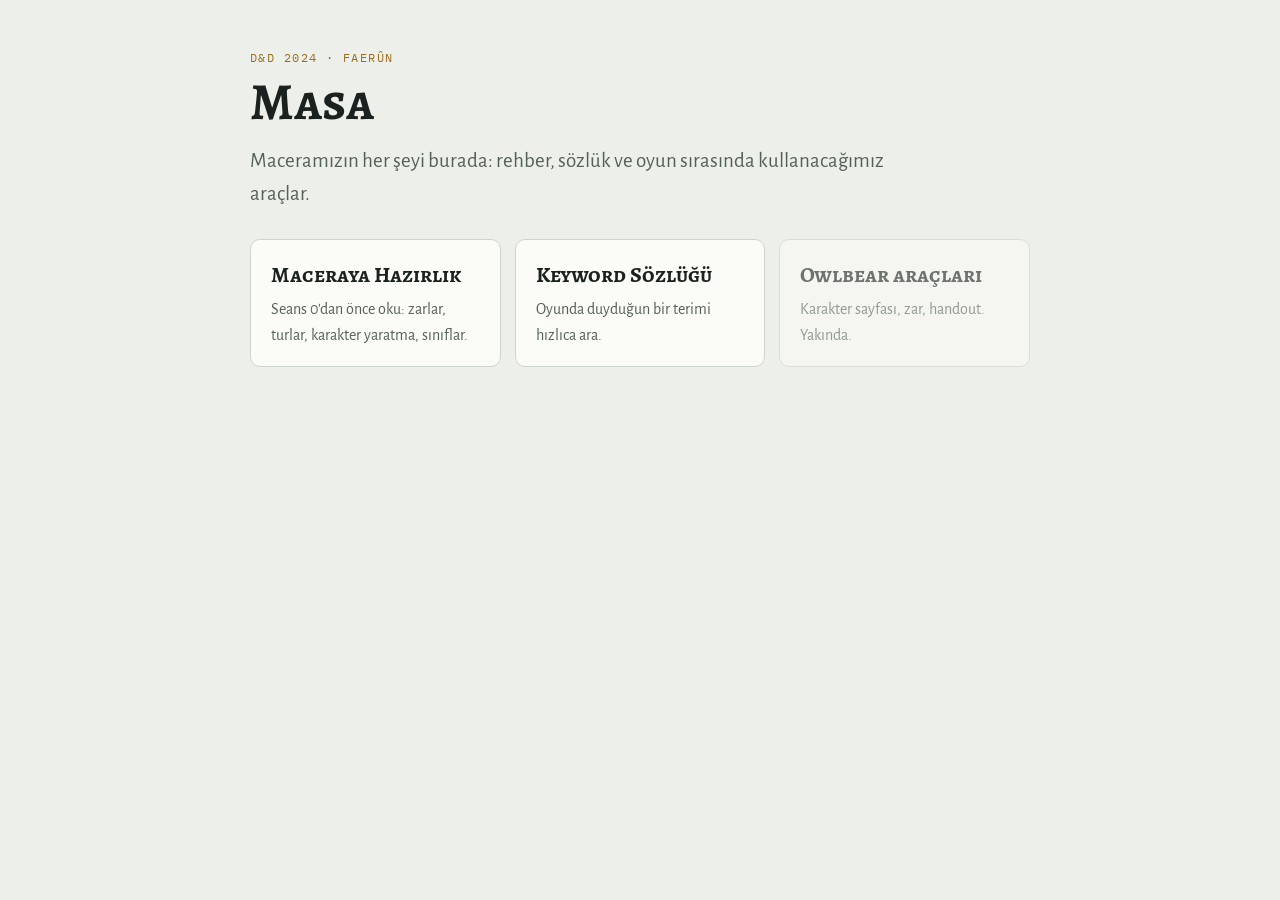
==== index.html @ ef9a481e "Masa sitesi: oyuncu rehberi ve keyword sözlüğü Co-Authored-By: Claude Opus 5.5 <noreply@anthropic.co" ====
<!doctype html>
<html lang="tr">
<head>
<meta charset="utf-8">
<meta name="viewport" content="width=device-width, initial-scale=1, viewport-fit=cover">
<title>Masa</title>
<link rel="preconnect" href="https://fonts.googleapis.com">
<link rel="preconnect" href="https://fonts.gstatic.com" crossorigin>
<link rel="stylesheet" href="https://fonts.googleapis.com/css2?family=Alegreya+SC:wght@500;700&family=Alegreya+Sans:ital,wght@0,400;0,500;0,700;1,400&family=IBM+Plex+Mono:wght@500&display=swap">
<link rel="stylesheet" href="assets/stil.css">
<style>
  .home{max-width:820px;margin:0 auto;padding-inline:20px;padding-block:48px 64px}
  .home h1{margin-top:8px}
  .links{display:grid;grid-template-columns:repeat(auto-fit,minmax(240px,1fr));gap:14px;margin-top:28px}
  .links a{display:flex;flex-direction:column;gap:4px;padding:18px 20px;border:1px solid var(--line);border-radius:10px;background:var(--surface);color:var(--ink);text-decoration:none}
  .links a:hover,.links a:focus-visible{border-color:var(--accent);outline:none}
  .links strong{font-family:var(--display);font-size:22px}
  .links span{color:var(--muted);font-size:16px}
  .links .soon{opacity:.6;pointer-events:none}
</style>
</head>
<body>
<main class="home">
  <div class="eyebrow">D&amp;D 2024 · Faerûn</div>
  <h1>Masa</h1>
  <p class="lede">Maceramızın her şeyi burada: rehber, sözlük ve oyun sırasında kullanacağımız araçlar.</p>
  <nav class="links" aria-label="Bölümler">
    <a href="rehber/"><strong>Maceraya Hazırlık</strong><span>Seans 0'dan önce oku: zarlar, turlar, karakter yaratma, sınıflar.</span></a>
    <a href="sozluk/"><strong>Keyword Sözlüğü</strong><span>Oyunda duyduğun bir terimi hızlıca ara.</span></a>
    <a class="soon" aria-disabled="true"><strong>Owlbear araçları</strong><span>Karakter sayfası, zar, handout. Yakında.</span></a>
  </nav>
</main>
</body>
</html>
---- assets/stil.css ----
/* Masa: ortak stil */
[hidden]{display:none!important}
html{-webkit-text-size-adjust:100%}
:root{
  --ground:#EDEFEA; --surface:#FBFBF8; --ink:#1B211E; --muted:#56605A; --line:#CFD4CC;
  --accent:#5A3E9E; --accent-soft:#E6E0F3; --brass:#9A6E1C; --brass-soft:#F3EAD6;
  --warn:#8A2E2E; --warn-soft:#F4E2E0;
  --display:"Alegreya SC", Georgia, "Times New Roman", serif;
  --body:"Alegreya Sans", "Segoe UI", system-ui, sans-serif;
  --mono:"IBM Plex Mono", ui-monospace, Consolas, monospace;
  color-scheme:light;
}
@media (prefers-color-scheme: dark){
  :root:not([data-theme="light"]){
    --ground:#111315; --surface:#1A1D20; --ink:#E4E6E1; --muted:#9BA49E; --line:#30353A;
    --accent:#B7A0F2; --accent-soft:#2A2340; --brass:#D9AE55; --brass-soft:#2E2718;
    --warn:#E59A92; --warn-soft:#3A2220; color-scheme:dark;
  }
}
:root[data-theme="dark"]{
  --ground:#111315; --surface:#1A1D20; --ink:#E4E6E1; --muted:#9BA49E; --line:#30353A;
  --accent:#B7A0F2; --accent-soft:#2A2340; --brass:#D9AE55; --brass-soft:#2E2718;
  --warn:#E59A92; --warn-soft:#3A2220; color-scheme:dark;
}
*{box-sizing:border-box}
body{background:var(--ground);color:var(--ink);font-family:var(--body);font-size:18px;line-height:1.6;margin:0}
.wrap{max-width:1180px;margin:0 auto;padding-inline:20px;padding-block:28px 80px;display:grid;grid-template-columns:230px minmax(0,1fr);gap:48px}
nav.toc{position:sticky;top:calc(env(safe-area-inset-top,0px) + 20px);align-self:start;font-size:15px}
nav.toc .brand{font-family:var(--display);font-size:22px;line-height:1.15;margin:0 0 18px}
nav.toc ol{list-style:none;margin:0;padding:0;display:flex;flex-direction:column;gap:2px;counter-reset:t}
nav.toc a{display:block;padding:6px 10px;border-radius:6px;color:var(--muted);text-decoration:none}
nav.toc a:hover,nav.toc a:focus-visible{background:var(--accent-soft);color:var(--ink);outline:none}
main{min-width:0}
header.intro{padding-block:8px 28px;border-bottom:1px solid var(--line);margin-bottom:8px}
.eyebrow{font-family:var(--mono);font-size:12px;letter-spacing:.12em;text-transform:uppercase;color:var(--brass)}
h1{font-family:var(--display);font-weight:700;font-size:clamp(34px,5vw,52px);line-height:1.05;margin:10px 0 14px;text-wrap:balance}
h2{font-family:var(--display);font-weight:700;font-size:30px;line-height:1.15;margin:0 0 6px;text-wrap:balance}
h3{font-family:var(--display);font-weight:500;font-size:22px;margin:28px 0 8px}
p,li{max-width:68ch}
.lede{font-size:21px;color:var(--muted);max-width:60ch;margin:0}
section{padding-block:44px 8px;border-bottom:1px solid var(--line);scroll-margin-top:20px}
section:last-of-type{border-bottom:0}
.sub{color:var(--muted);margin:0 0 18px}
a{color:var(--accent)}
.kw{font-family:var(--mono);font-size:.78em;font-weight:500;letter-spacing:.02em;padding:1px 7px;border:1px solid var(--brass);border-radius:4px;background:var(--brass-soft);color:var(--ink);white-space:nowrap;cursor:help}
.dice{font-family:var(--mono);font-size:.85em;color:var(--accent);white-space:nowrap}
.note{background:var(--accent-soft);border-radius:8px;padding:14px 18px;margin:18px 0;max-width:72ch}
.note.warn{background:var(--warn-soft)}
.note b:first-child{display:block;font-family:var(--display);font-size:18px;margin-bottom:2px}
.tbl{overflow-x:auto;margin:14px 0}
table{border-collapse:collapse;font-size:16px;min-width:520px;width:100%;background:var(--surface)}
th,td{text-align:left;padding:9px 12px;border-bottom:1px solid var(--line);vertical-align:top}
th{font-family:var(--display);font-weight:500;font-size:16px;background:var(--ground)}
td.num{font-family:var(--mono);font-variant-numeric:tabular-nums;white-space:nowrap}
.roll{display:grid;grid-template-columns:repeat(auto-fit,minmax(200px,1fr));gap:12px;margin:18px 0}
.roll div{background:var(--surface);border:1px solid var(--line);border-radius:8px;padding:14px 16px}
.roll strong{display:block;font-family:var(--display);font-size:19px}
.roll small{color:var(--muted);font-size:15px}
.turn{display:grid;grid-template-columns:repeat(auto-fit,minmax(170px,1fr));gap:0;margin:18px 0;border:1px solid var(--line);border-radius:8px;overflow:hidden;background:var(--surface)}
.turn div{padding:14px 16px;border-right:1px solid var(--line)}
.turn div:last-child{border-right:0}
.turn strong{display:block;font-family:var(--display);font-size:19px;margin-bottom:2px}
.turn small{color:var(--muted);font-size:15px;display:block}
.cards{display:grid;grid-template-columns:repeat(auto-fit,minmax(280px,1fr));gap:16px;margin:20px 0}
.card{background:var(--surface);border:1px solid var(--line);border-radius:10px;padding:18px 20px;display:flex;flex-direction:column;gap:8px}
.card header{display:flex;justify-content:space-between;align-items:baseline;gap:10px;border-bottom:1px solid var(--line);padding-bottom:8px}
.card h3{margin:0;font-size:26px;font-weight:700}
.card .hd{font-family:var(--mono);font-size:13px;color:var(--muted)}
.card .role{font-style:italic;color:var(--muted);margin:0}
.card dl{margin:0;display:grid;grid-template-columns:auto 1fr;gap:6px 12px;font-size:16px}
.card dt{font-family:var(--mono);font-size:13px;color:var(--brass);padding-top:3px;white-space:nowrap}
.card dd{margin:0}
.card .tip{font-size:15px;border-top:1px dashed var(--line);padding-top:8px;margin-top:auto}
.alts{display:grid;grid-template-columns:repeat(auto-fit,minmax(220px,1fr));gap:12px}
.alts div{border-left:3px solid var(--accent);padding:4px 0 4px 12px}
.alts strong{font-family:var(--display);font-size:19px}
.steps{counter-reset:s;list-style:none;padding:0;margin:18px 0;display:flex;flex-direction:column;gap:12px}
.steps li{counter-increment:s;display:grid;grid-template-columns:40px 1fr;gap:12px;max-width:none}
.steps li::before{content:counter(s);font-family:var(--display);font-size:24px;font-weight:700;color:var(--accent);line-height:1.2}
.steps b{font-family:var(--display);font-size:19px;font-weight:500}
.gl-tools{display:flex;gap:10px;align-items:center;flex-wrap:wrap;margin:14px 0}
.gl-tools input{font:inherit;font-size:16px;padding:9px 12px;border:1px solid var(--line);border-radius:6px;background:var(--surface);color:var(--ink);width:min(360px,100%)}
.gl-tools input:focus-visible{outline:2px solid var(--accent);outline-offset:1px}
.gl-count{font-family:var(--mono);font-size:13px;color:var(--muted)}
dl.gloss{margin:0;display:grid;grid-template-columns:minmax(150px,220px) 1fr;border-top:1px solid var(--line)}
dl.gloss dt,dl.gloss dd{padding:10px 0;border-bottom:1px solid var(--line);margin:0}
dl.gloss dt{font-family:var(--mono);font-size:15px;font-weight:500;padding-right:14px}
dl.gloss dt small{display:block;font-family:var(--body);font-size:13px;color:var(--muted);font-weight:400}
dl.gloss .grp{grid-column:1/-1;font-family:var(--display);font-size:18px;color:var(--brass);padding:18px 0 6px;border-bottom:1px solid var(--line)}
.qs{display:flex;flex-direction:column;gap:10px;margin:18px 0;padding:0;list-style:none}
.qs li{background:var(--surface);border:1px solid var(--line);border-radius:8px;padding:12px 16px;max-width:72ch}
.qs li b{font-family:var(--display);font-size:19px;font-weight:500}
.check{list-style:none;padding:0;display:flex;flex-direction:column;gap:6px}
.check li::before{content:"☐ ";color:var(--accent)}
@media (max-width:860px){
  .wrap{grid-template-columns:1fr;gap:12px}
  nav.toc{position:static}
  nav.toc .brand{display:none}
  nav.toc ol{flex-direction:row;overflow-x:auto;gap:6px;padding-bottom:6px}
  nav.toc a{white-space:nowrap;border:1px solid var(--line);background:var(--surface)}
  body{font-size:17px}
  dl.gloss{grid-template-columns:1fr}
  dl.gloss dt{border-bottom:0;padding-bottom:0}
}
@media (prefers-reduced-motion: no-preference){ html{scroll-behavior:smooth} }
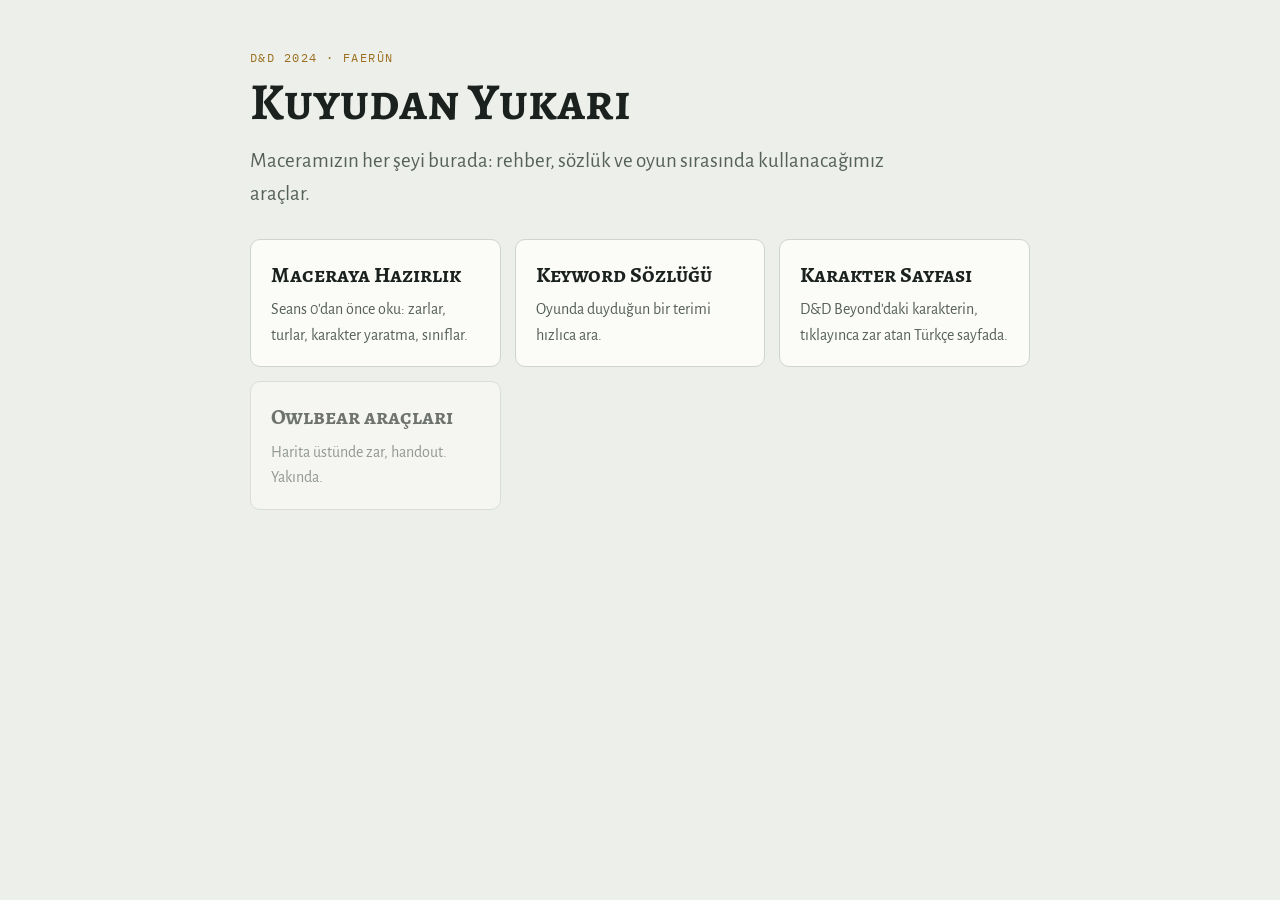
==== commit 23708ee4: "Kuyudan Yukarı: karakter sayfası ve D&D Beyond köprüsü - karakter/: Türkçe, tıklayınca zar atan kara" ====
--- a/index.html
+++ b/index.html
@@ -3,7 +3,7 @@
 <head>
 <meta charset="utf-8">
 <meta name="viewport" content="width=device-width, initial-scale=1, viewport-fit=cover">
-<title>Masa</title>
+<title>Kuyudan Yukarı</title>
 <link rel="preconnect" href="https://fonts.googleapis.com">
 <link rel="preconnect" href="https://fonts.gstatic.com" crossorigin>
 <link rel="stylesheet" href="https://fonts.googleapis.com/css2?family=Alegreya+SC:wght@500;700&family=Alegreya+Sans:ital,wght@0,400;0,500;0,700;1,400&family=IBM+Plex+Mono:wght@500&display=swap">
@@ -22,12 +22,13 @@
 <body>
 <main class="home">
   <div class="eyebrow">D&amp;D 2024 · Faerûn</div>
-  <h1>Masa</h1>
+  <h1>Kuyudan Yukarı</h1>
   <p class="lede">Maceramızın her şeyi burada: rehber, sözlük ve oyun sırasında kullanacağımız araçlar.</p>
   <nav class="links" aria-label="Bölümler">
     <a href="rehber/"><strong>Maceraya Hazırlık</strong><span>Seans 0'dan önce oku: zarlar, turlar, karakter yaratma, sınıflar.</span></a>
     <a href="sozluk/"><strong>Keyword Sözlüğü</strong><span>Oyunda duyduğun bir terimi hızlıca ara.</span></a>
-    <a class="soon" aria-disabled="true"><strong>Owlbear araçları</strong><span>Karakter sayfası, zar, handout. Yakında.</span></a>
+    <a href="karakter/"><strong>Karakter Sayfası</strong><span>D&amp;D Beyond'daki karakterin, tıklayınca zar atan Türkçe sayfada.</span></a>
+    <a class="soon" aria-disabled="true"><strong>Owlbear araçları</strong><span>Harita üstünde zar, handout. Yakında.</span></a>
   </nav>
 </main>
 </body>
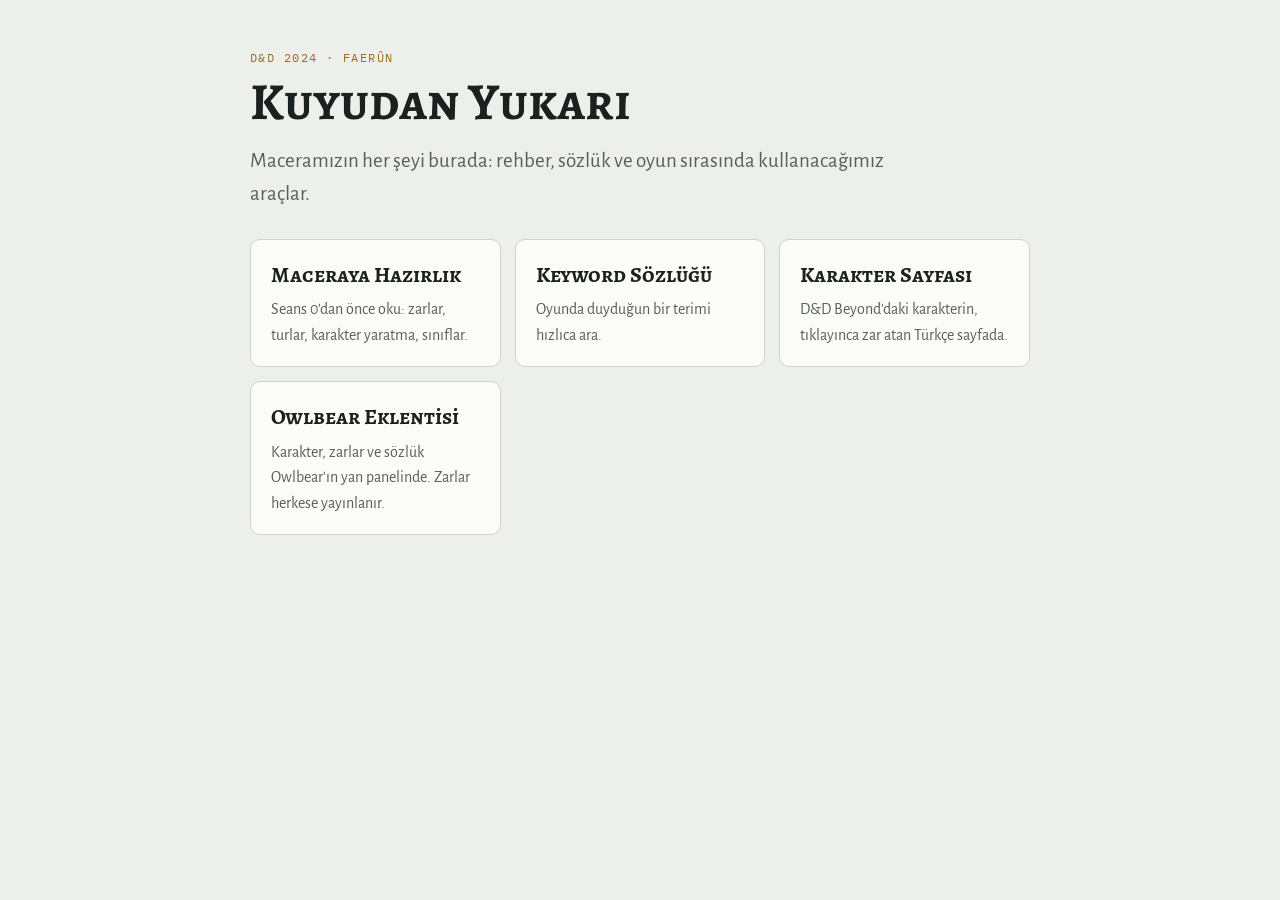
==== commit f592bc43: "Owlbear eklentisi: karakter, paylaşılan zarlar, sözlük - owlbear/: manifest, yan panel (Karakter/Zar" ====
--- a/index.html
+++ b/index.html
@@ -28,7 +28,7 @@
     <a href="rehber/"><strong>Maceraya Hazırlık</strong><span>Seans 0'dan önce oku: zarlar, turlar, karakter yaratma, sınıflar.</span></a>
     <a href="sozluk/"><strong>Keyword Sözlüğü</strong><span>Oyunda duyduğun bir terimi hızlıca ara.</span></a>
     <a href="karakter/"><strong>Karakter Sayfası</strong><span>D&amp;D Beyond'daki karakterin, tıklayınca zar atan Türkçe sayfada.</span></a>
-    <a class="soon" aria-disabled="true"><strong>Owlbear araçları</strong><span>Harita üstünde zar, handout. Yakında.</span></a>
+    <a href="owlbear/"><strong>Owlbear Eklentisi</strong><span>Karakter, zarlar ve sözlük Owlbear'ın yan panelinde. Zarlar herkese yayınlanır.</span></a>
   </nav>
 </main>
 </body>
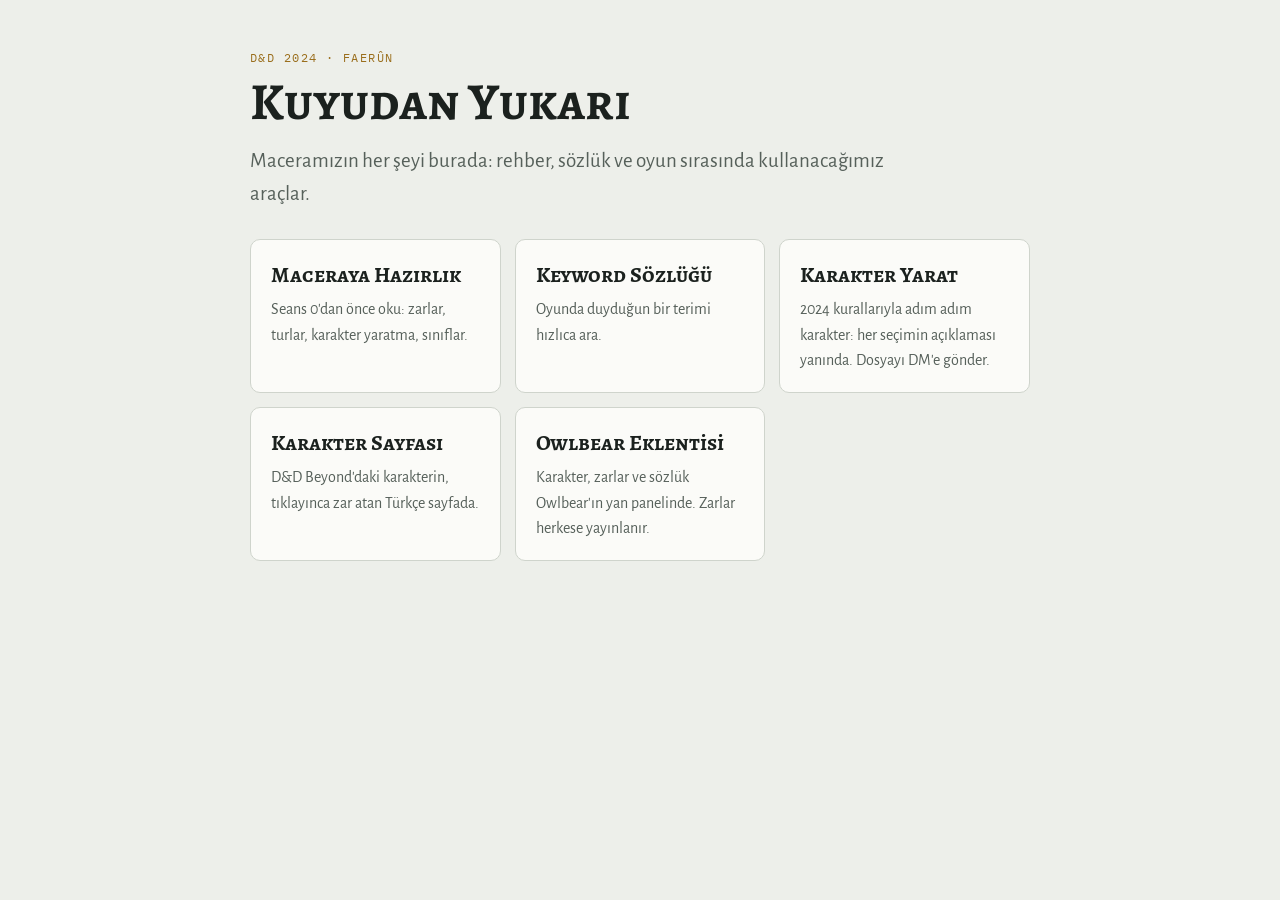
==== commit 4ed55f75: "Karakter üreticisi: 2024 kurallarıyla adım adım, her seçimin açıklaması yanında D&D Beyond'un ücrets" ====
--- a/index.html
+++ b/index.html
@@ -27,6 +27,7 @@
   <nav class="links" aria-label="Bölümler">
     <a href="rehber/"><strong>Maceraya Hazırlık</strong><span>Seans 0'dan önce oku: zarlar, turlar, karakter yaratma, sınıflar.</span></a>
     <a href="sozluk/"><strong>Keyword Sözlüğü</strong><span>Oyunda duyduğun bir terimi hızlıca ara.</span></a>
+    <a href="olustur/"><strong>Karakter Yarat</strong><span>2024 kurallarıyla adım adım karakter: her seçimin açıklaması yanında. Dosyayı DM'e gönder.</span></a>
     <a href="karakter/"><strong>Karakter Sayfası</strong><span>D&amp;D Beyond'daki karakterin, tıklayınca zar atan Türkçe sayfada.</span></a>
     <a href="owlbear/"><strong>Owlbear Eklentisi</strong><span>Karakter, zarlar ve sözlük Owlbear'ın yan panelinde. Zarlar herkese yayınlanır.</span></a>
   </nav>
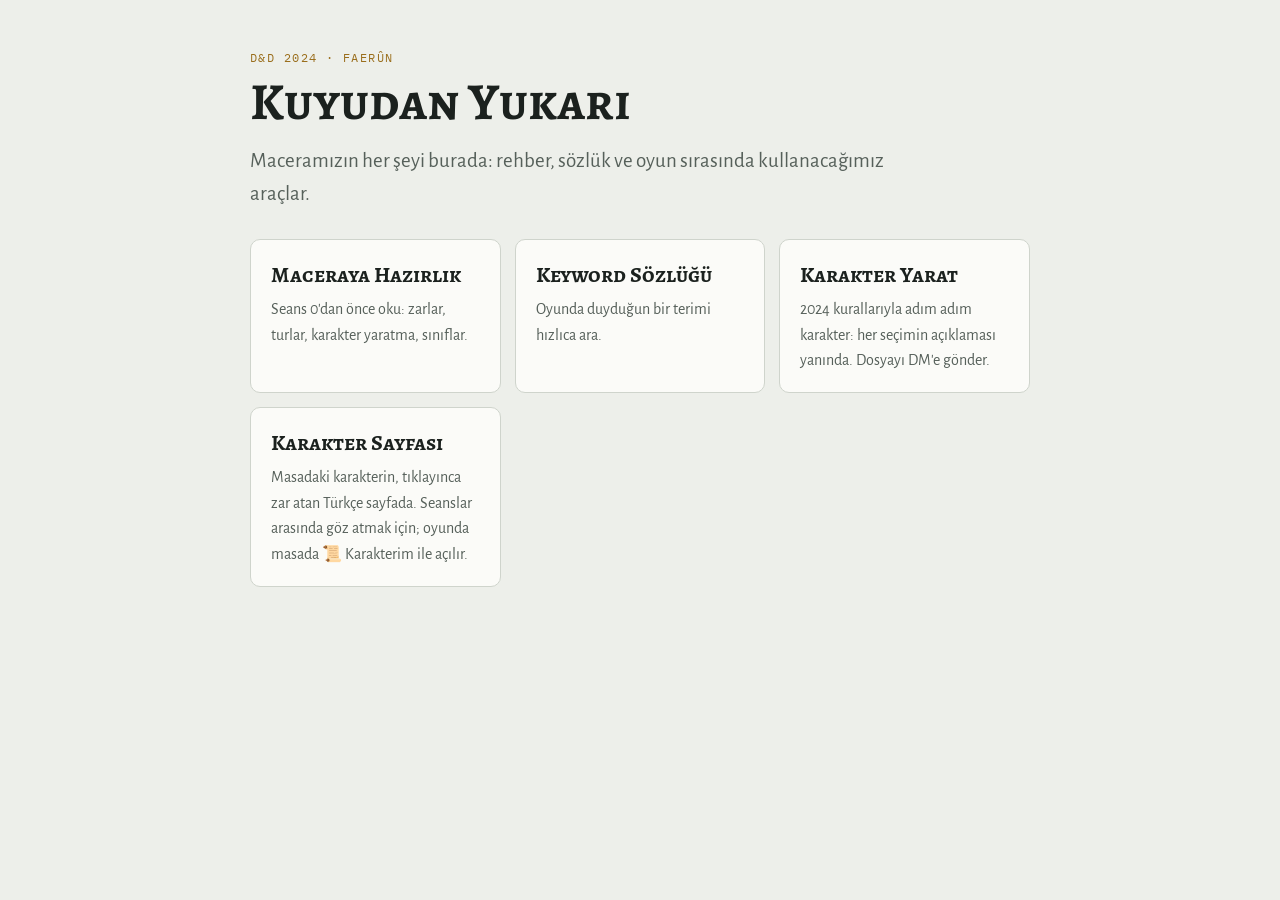
==== commit 05c0752b: "Temizlik: Owlbear eklentisi ve D&D Beyond köprüsü kaldırıldı; karakterler masadan eşitlendi; oluştur" ====
--- a/index.html
+++ b/index.html
@@ -28,8 +28,7 @@
     <a href="rehber/"><strong>Maceraya Hazırlık</strong><span>Seans 0'dan önce oku: zarlar, turlar, karakter yaratma, sınıflar.</span></a>
     <a href="sozluk/"><strong>Keyword Sözlüğü</strong><span>Oyunda duyduğun bir terimi hızlıca ara.</span></a>
     <a href="olustur/"><strong>Karakter Yarat</strong><span>2024 kurallarıyla adım adım karakter: her seçimin açıklaması yanında. Dosyayı DM'e gönder.</span></a>
-    <a href="karakter/"><strong>Karakter Sayfası</strong><span>D&amp;D Beyond'daki karakterin, tıklayınca zar atan Türkçe sayfada.</span></a>
-    <a href="owlbear/"><strong>Owlbear Eklentisi</strong><span>Karakter, zarlar ve sözlük Owlbear'ın yan panelinde. Zarlar herkese yayınlanır.</span></a>
+    <a href="karakter/"><strong>Karakter Sayfası</strong><span>Masadaki karakterin, tıklayınca zar atan Türkçe sayfada. Seanslar arasında göz atmak için; oyunda masada 📜 Karakterim ile açılır.</span></a>
   </nav>
 </main>
 </body>
